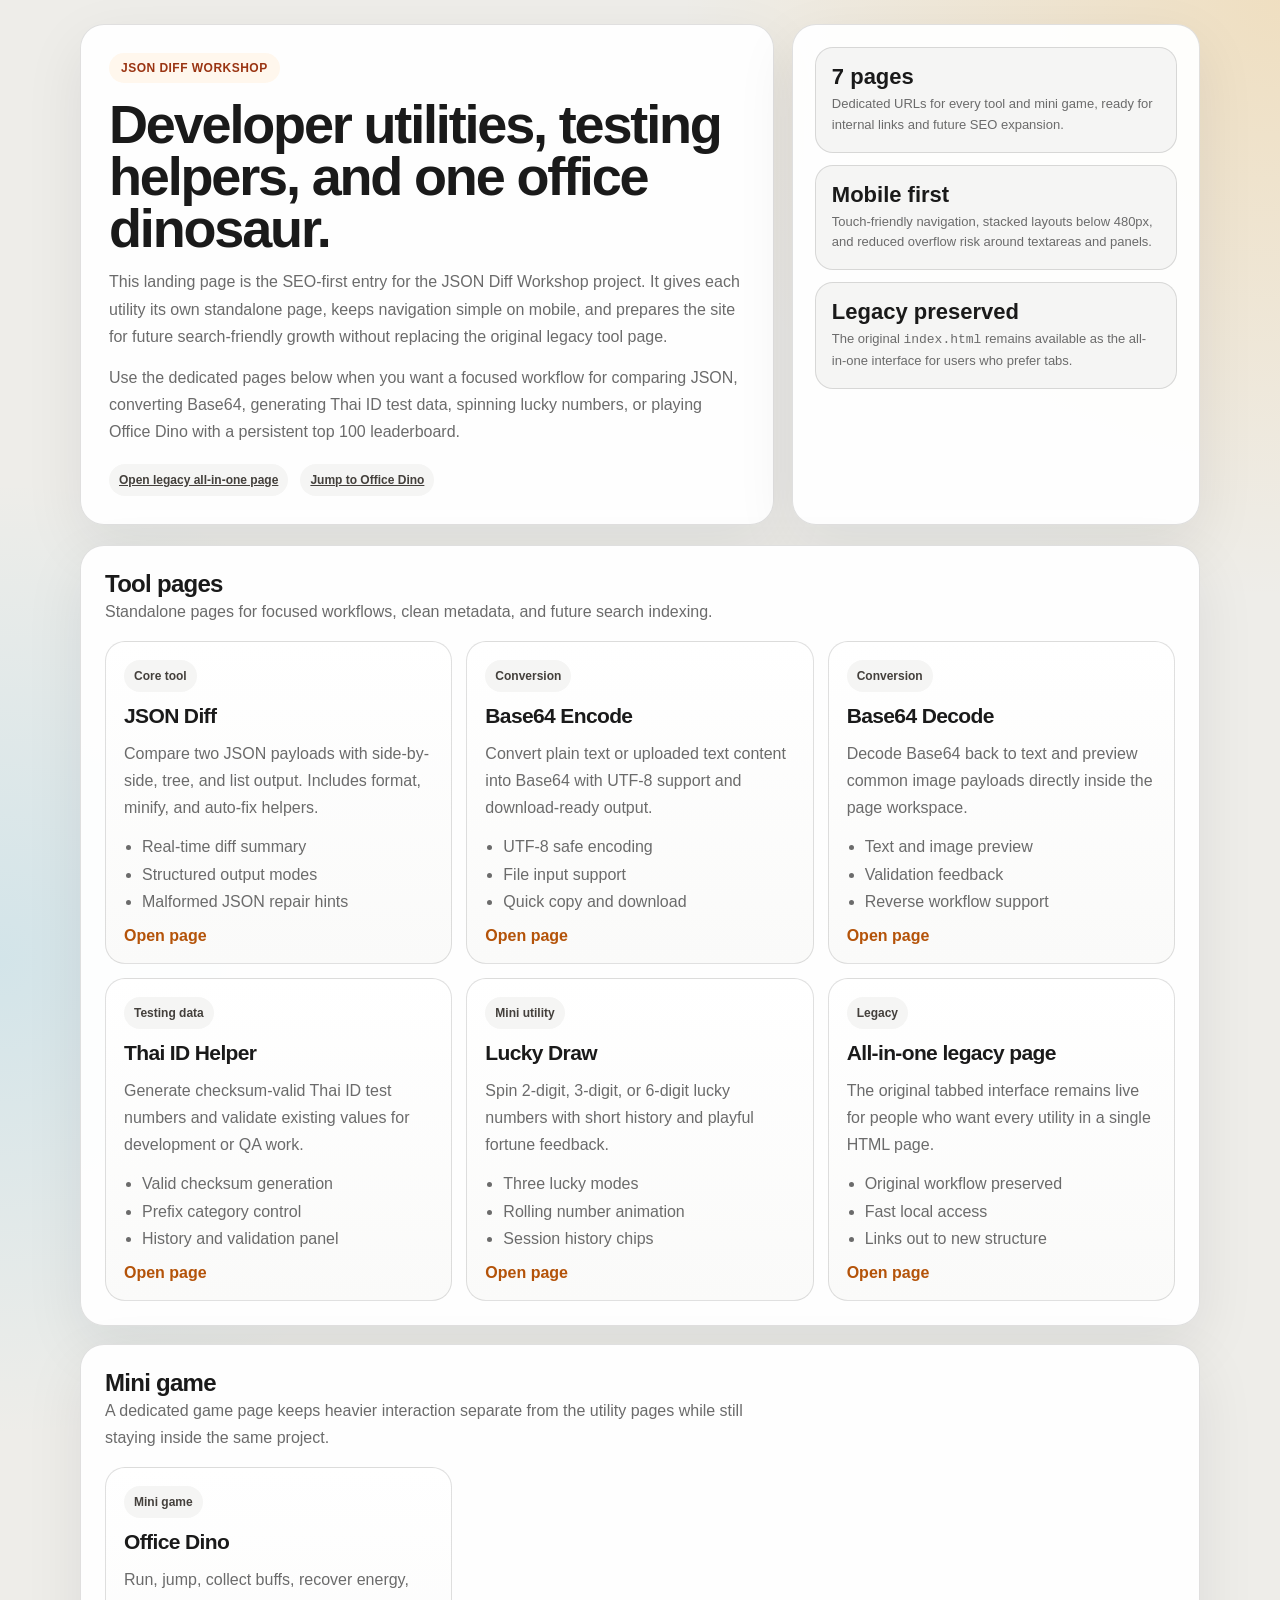
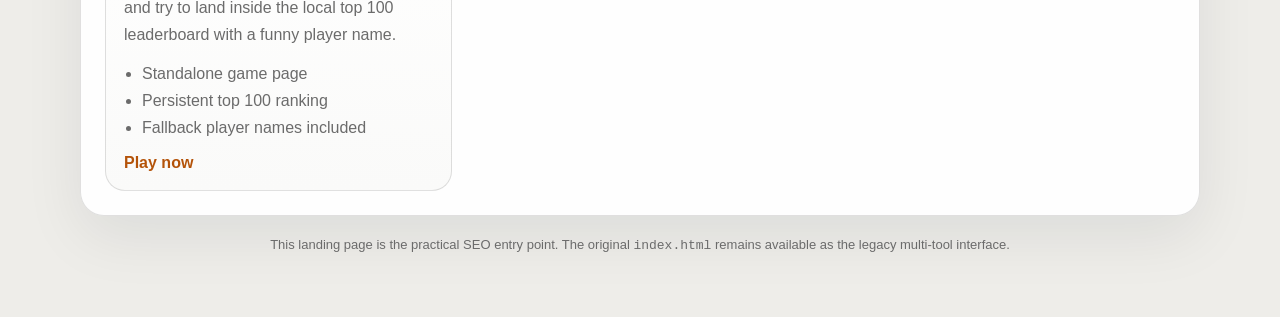
==== pages/index.html @ b99a69a9 "feat: add multipage seo-ready tool pages" ====
<!DOCTYPE html>
<html lang="th">
<head>
  <meta charset="UTF-8">
  <meta name="viewport" content="width=device-width, initial-scale=1.0">
  <title>JSON Diff Workshop Tools and Mini Games</title>
  <meta name="description" content="Multi-page utility hub for JSON diff, Base64 encode/decode, Thai ID testing, lucky draw, and the Office Dino mini game with practical SEO-ready page structure.">
  <link rel="canonical" href="/pages/index.html">
  <meta property="og:title" content="JSON Diff Workshop Tools and Mini Games">
  <meta property="og:description" content="Browse the JSON Diff Workshop utilities and mini games from a landing page designed for SEO, navigation, and mobile use.">
  <link rel="stylesheet" href="../assets/css/base.css">
  <link rel="stylesheet" href="../assets/css/layout.css">
  <link rel="stylesheet" href="../assets/css/components.css">
  <link rel="stylesheet" href="../assets/css/pages/home.css">
</head>
<body class="home-page">
  <div class="home-shell">
    <header class="home-hero">
      <section class="home-hero-copy">
        <span class="home-eyebrow">JSON Diff Workshop</span>
        <h1>Developer utilities, testing helpers, and one office dinosaur.</h1>
        <p>
          This landing page is the SEO-first entry for the JSON Diff Workshop project. It gives each utility its own standalone page,
          keeps navigation simple on mobile, and prepares the site for future search-friendly growth without replacing the original legacy tool page.
        </p>
        <p>
          Use the dedicated pages below when you want a focused workflow for comparing JSON, converting Base64, generating Thai ID test data,
          spinning lucky numbers, or playing Office Dino with a persistent top 100 leaderboard.
        </p>
        <div class="home-hero-actions">
          <a class="home-card-kicker" href="../index.html">Open legacy all-in-one page</a>
          <a class="home-card-kicker" href="office-dino.html">Jump to Office Dino</a>
        </div>
      </section>

      <aside class="home-hero-panel" aria-label="Quick facts">
        <div class="home-stat-grid">
          <div class="home-stat">
            <strong>7 pages</strong>
            <span>Dedicated URLs for every tool and mini game, ready for internal links and future SEO expansion.</span>
          </div>
          <div class="home-stat">
            <strong>Mobile first</strong>
            <span>Touch-friendly navigation, stacked layouts below 480px, and reduced overflow risk around textareas and panels.</span>
          </div>
          <div class="home-stat">
            <strong>Legacy preserved</strong>
            <span>The original <code>index.html</code> remains available as the all-in-one interface for users who prefer tabs.</span>
          </div>
        </div>
      </aside>
    </header>

    <main class="home-sections">
      <section class="home-section" aria-labelledby="tool-pages-title">
        <div class="home-section-header">
          <div>
            <h2 id="tool-pages-title">Tool pages</h2>
            <p>Standalone pages for focused workflows, clean metadata, and future search indexing.</p>
          </div>
        </div>

        <div class="home-card-grid">
          <a class="home-card" href="json-diff.html">
            <span class="home-card-kicker">Core tool</span>
            <h3>JSON Diff</h3>
            <p>Compare two JSON payloads with side-by-side, tree, and list output. Includes format, minify, and auto-fix helpers.</p>
            <ul>
              <li>Real-time diff summary</li>
              <li>Structured output modes</li>
              <li>Malformed JSON repair hints</li>
            </ul>
            <span class="home-card-footer">Open page</span>
          </a>

          <a class="home-card" href="base64-encode.html">
            <span class="home-card-kicker">Conversion</span>
            <h3>Base64 Encode</h3>
            <p>Convert plain text or uploaded text content into Base64 with UTF-8 support and download-ready output.</p>
            <ul>
              <li>UTF-8 safe encoding</li>
              <li>File input support</li>
              <li>Quick copy and download</li>
            </ul>
            <span class="home-card-footer">Open page</span>
          </a>

          <a class="home-card" href="base64-decode.html">
            <span class="home-card-kicker">Conversion</span>
            <h3>Base64 Decode</h3>
            <p>Decode Base64 back to text and preview common image payloads directly inside the page workspace.</p>
            <ul>
              <li>Text and image preview</li>
              <li>Validation feedback</li>
              <li>Reverse workflow support</li>
            </ul>
            <span class="home-card-footer">Open page</span>
          </a>

          <a class="home-card" href="thai-id.html">
            <span class="home-card-kicker">Testing data</span>
            <h3>Thai ID Helper</h3>
            <p>Generate checksum-valid Thai ID test numbers and validate existing values for development or QA work.</p>
            <ul>
              <li>Valid checksum generation</li>
              <li>Prefix category control</li>
              <li>History and validation panel</li>
            </ul>
            <span class="home-card-footer">Open page</span>
          </a>

          <a class="home-card" href="lucky.html">
            <span class="home-card-kicker">Mini utility</span>
            <h3>Lucky Draw</h3>
            <p>Spin 2-digit, 3-digit, or 6-digit lucky numbers with short history and playful fortune feedback.</p>
            <ul>
              <li>Three lucky modes</li>
              <li>Rolling number animation</li>
              <li>Session history chips</li>
            </ul>
            <span class="home-card-footer">Open page</span>
          </a>

          <a class="home-card" href="../index.html">
            <span class="home-card-kicker">Legacy</span>
            <h3>All-in-one legacy page</h3>
            <p>The original tabbed interface remains live for people who want every utility in a single HTML page.</p>
            <ul>
              <li>Original workflow preserved</li>
              <li>Fast local access</li>
              <li>Links out to new structure</li>
            </ul>
            <span class="home-card-footer">Open page</span>
          </a>
        </div>
      </section>

      <section class="home-section" aria-labelledby="game-pages-title">
        <div class="home-section-header">
          <div>
            <h2 id="game-pages-title">Mini game</h2>
            <p>A dedicated game page keeps heavier interaction separate from the utility pages while still staying inside the same project.</p>
          </div>
        </div>

        <div class="home-card-grid">
          <a class="home-card" href="office-dino.html">
            <span class="home-card-kicker">Mini game</span>
            <h3>Office Dino</h3>
            <p>Run, jump, collect buffs, recover energy, and try to land inside the local top 100 leaderboard with a funny player name.</p>
            <ul>
              <li>Standalone game page</li>
              <li>Persistent top 100 ranking</li>
              <li>Fallback player names included</li>
            </ul>
            <span class="home-card-footer">Play now</span>
          </a>
        </div>
      </section>
    </main>

    <footer class="home-footer">
      <p>This landing page is the practical SEO entry point. The original <code>index.html</code> remains available as the legacy multi-tool interface.</p>
    </footer>
  </div>
</body>
</html>
---- assets/css/base.css ----
:root {
  --bg-primary: #ffffff;
  --bg-secondary: #f5f5f4;
  --bg-tertiary: #eeede9;
  --text-primary: #1a1a1a;
  --text-secondary: #6b6b6b;
  --text-tertiary: #9a9a9a;
  --border: rgba(0,0,0,0.12);
  --border-md: rgba(0,0,0,0.22);
  --radius-md: 8px;
  --radius-lg: 12px;
  --font-mono: 'Consolas', 'Monaco', 'Courier New', monospace;
  --font-sans: -apple-system, BlinkMacSystemFont, 'Segoe UI', sans-serif;
}

* {
  box-sizing: border-box;
}

body {
  margin: 0;
  font-family: var(--font-sans);
  background: var(--bg-tertiary);
  color: var(--text-primary);
}
---- assets/css/layout.css ----
.container {
  max-width: 1100px;
  margin: 0 auto;
}

.app-header {
  display: flex;
  align-items: center;
  gap: 12px;
  margin-bottom: 16px;
  flex-wrap: wrap;
}

.page-tabs {
  display: flex;
  gap: 4px;
  background: var(--bg-secondary);
  border: 0.5px solid var(--border);
  border-radius: var(--radius-lg);
  padding: 4px;
  margin-bottom: 16px;
  width: fit-content;
}

.page {
  display: none;
}

.page.active {
  display: block;
}
---- assets/css/components.css ----
.toast {
  font-family: var(--font-sans);
  font-size: 12px;
  padding: 10px 16px;
  border-radius: var(--radius-lg);
  background: var(--bg-primary);
  border: 0.5px solid var(--border-md);
  box-shadow: 0 4px 20px rgba(0,0,0,0.12);
  color: var(--text-primary);
  max-width: 320px;
  line-height: 1.6;
}

.hub-btn {
  font-family: var(--font-sans);
  font-size: 14px;
  padding: 8px 16px;
  border-radius: 99px;
  border: 1px solid var(--border-md);
  background: var(--bg-primary);
  color: var(--text-secondary);
  cursor: pointer;
}

.dino-leaderboard ol,
#dino-leaderboard-list {
  list-style: none;
  padding: 0;
}
---- assets/css/pages/home.css ----
.home-page {
  min-height: 100vh;
  padding: 24px 16px 48px;
  background:
    radial-gradient(circle at top right, rgba(245, 158, 11, 0.18), transparent 26%),
    radial-gradient(circle at left center, rgba(14, 165, 233, 0.12), transparent 30%),
    var(--bg-tertiary);
}

.home-shell {
  max-width: 1120px;
  margin: 0 auto;
}

.home-hero {
  display: grid;
  grid-template-columns: minmax(0, 1.7fr) minmax(280px, 1fr);
  gap: 18px;
  align-items: stretch;
  margin-bottom: 20px;
}

.home-hero-copy,
.home-hero-panel,
.home-section {
  background: rgba(255, 255, 255, 0.94);
  border: 1px solid var(--border);
  border-radius: 24px;
  box-shadow: 0 20px 60px rgba(15, 23, 42, 0.08);
}

.home-hero-copy {
  padding: 28px;
}

.home-eyebrow {
  display: inline-flex;
  align-items: center;
  gap: 8px;
  padding: 8px 12px;
  border-radius: 999px;
  background: #fff7ed;
  color: #9a3412;
  font-size: 12px;
  font-weight: 700;
  letter-spacing: 0.04em;
  text-transform: uppercase;
}

.home-hero-copy h1 {
  margin: 16px 0 14px;
  font-size: clamp(32px, 6vw, 54px);
  line-height: 0.96;
  letter-spacing: -0.04em;
}

.home-hero-copy p {
  margin: 0 0 14px;
  max-width: 780px;
  color: var(--text-secondary);
  font-size: 16px;
  line-height: 1.7;
}

.home-hero-actions {
  display: flex;
  gap: 12px;
  margin-top: 18px;
  flex-wrap: wrap;
}

.home-hero-panel {
  padding: 22px;
  display: grid;
  gap: 14px;
  align-content: start;
}

.home-stat-grid {
  display: grid;
  gap: 12px;
}

.home-stat {
  padding: 16px;
  border-radius: 18px;
  background: var(--bg-secondary);
  border: 1px solid var(--border);
}

.home-stat strong {
  display: block;
  font-size: 22px;
  margin-bottom: 4px;
}

.home-stat span {
  color: var(--text-secondary);
  font-size: 13px;
  line-height: 1.6;
}

.home-sections {
  display: grid;
  gap: 18px;
}

.home-section {
  padding: 24px;
}

.home-section-header {
  display: flex;
  justify-content: space-between;
  align-items: end;
  gap: 12px;
  margin-bottom: 16px;
  flex-wrap: wrap;
}

.home-section-header h2 {
  margin: 0;
  font-size: 24px;
  letter-spacing: -0.03em;
}

.home-section-header p {
  margin: 0;
  color: var(--text-secondary);
  max-width: 680px;
  line-height: 1.7;
}

.home-card-grid {
  display: grid;
  grid-template-columns: repeat(3, minmax(0, 1fr));
  gap: 14px;
}

.home-card {
  display: grid;
  gap: 12px;
  min-height: 190px;
  padding: 18px;
  border-radius: 20px;
  border: 1px solid var(--border);
  background: linear-gradient(180deg, #ffffff 0%, #fafaf9 100%);
  color: inherit;
  text-decoration: none;
  transition: transform 0.18s ease, box-shadow 0.18s ease, border-color 0.18s ease;
}

.home-card:hover,
.home-card:focus-visible {
  transform: translateY(-3px);
  box-shadow: 0 18px 40px rgba(15, 23, 42, 0.1);
  border-color: rgba(15, 23, 42, 0.2);
}

.home-card-kicker {
  display: inline-flex;
  width: fit-content;
  align-items: center;
  min-height: 32px;
  padding: 6px 10px;
  border-radius: 999px;
  background: #f5f5f4;
  color: #44403c;
  font-size: 12px;
  font-weight: 700;
}

.home-card h3 {
  margin: 0;
  font-size: 21px;
  letter-spacing: -0.03em;
}

.home-card p {
  margin: 0;
  color: var(--text-secondary);
  line-height: 1.7;
}

.home-card ul {
  margin: 0;
  padding-left: 18px;
  color: var(--text-secondary);
  line-height: 1.7;
}

.home-card-footer {
  align-self: end;
  color: #b45309;
  font-weight: 700;
}

.home-footer {
  margin-top: 18px;
  text-align: center;
  color: var(--text-secondary);
  font-size: 13px;
  line-height: 1.7;
}

@media (max-width: 768px) {
  .home-page {
    padding: 18px 12px 32px;
  }

  .home-hero {
    grid-template-columns: 1fr;
  }

  .home-card-grid {
    grid-template-columns: 1fr;
  }

  .home-hero-copy,
  .home-hero-panel,
  .home-section {
    border-radius: 20px;
  }

  .home-hero-copy,
  .home-hero-panel,
  .home-section {
    padding: 18px;
  }
}

@media (max-width: 480px) {
  .home-hero-copy h1 {
    font-size: 30px;
  }

  .home-section-header h2 {
    font-size: 21px;
  }

  .home-card {
    min-height: unset;
  }
}
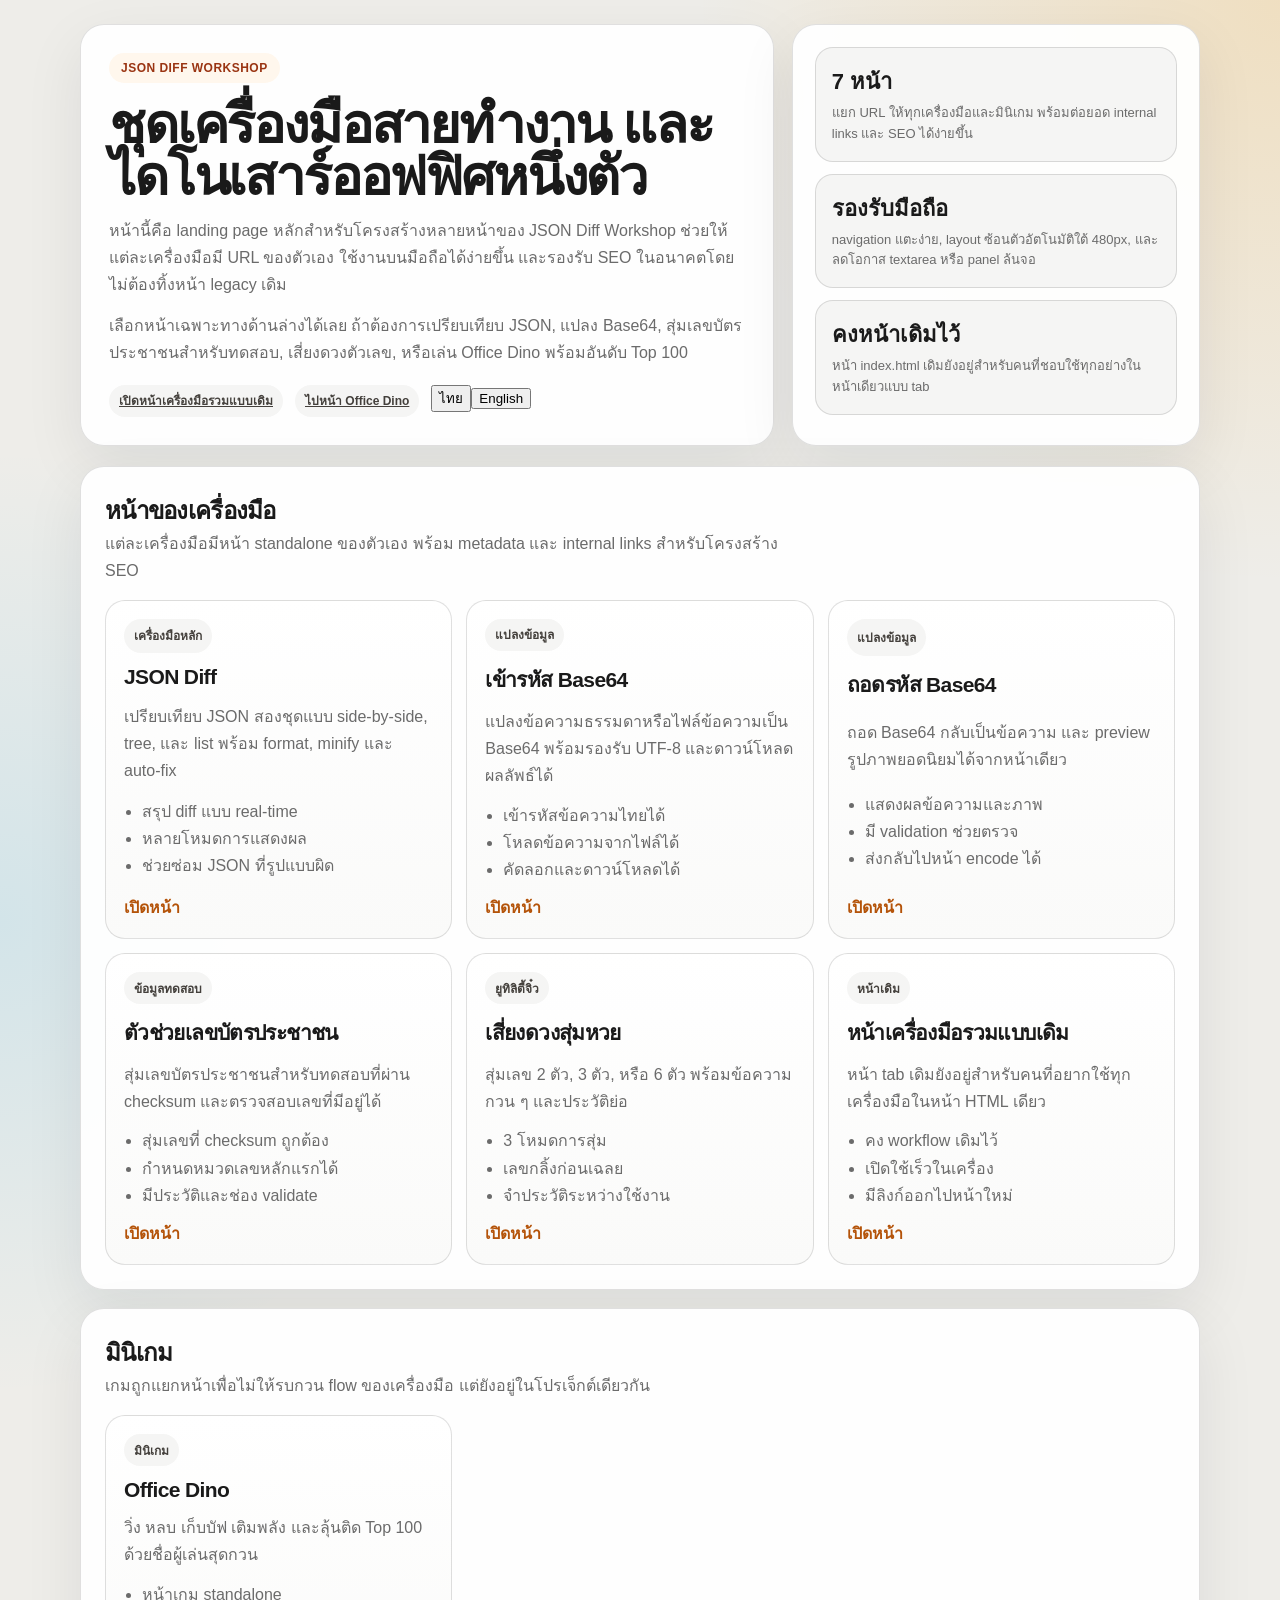
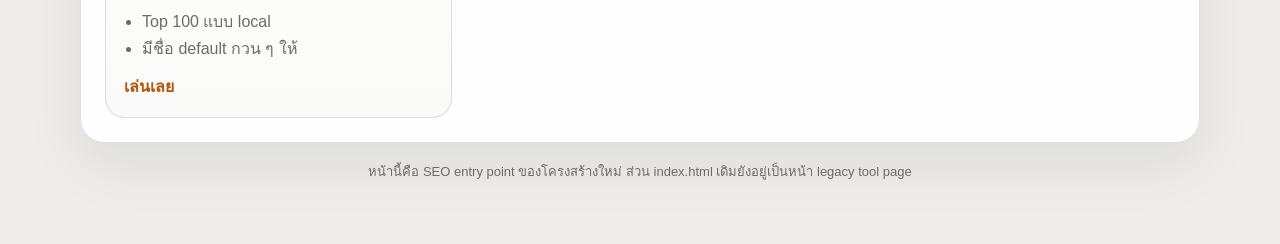
==== commit 1d218cb7: "feat: add bilingual support for standalone pages" ====
--- a/pages/index.html
+++ b/pages/index.html
@@ -17,35 +17,36 @@
   <div class="home-shell">
     <header class="home-hero">
       <section class="home-hero-copy">
-        <span class="home-eyebrow">JSON Diff Workshop</span>
-        <h1>Developer utilities, testing helpers, and one office dinosaur.</h1>
-        <p>
+        <span class="home-eyebrow" data-i18n="landing.eyebrow">JSON Diff Workshop</span>
+        <h1 data-i18n="landing.heroTitle">Developer utilities, testing helpers, and one office dinosaur.</h1>
+        <p data-i18n="landing.heroLead1">
           This landing page is the SEO-first entry for the JSON Diff Workshop project. It gives each utility its own standalone page,
           keeps navigation simple on mobile, and prepares the site for future search-friendly growth without replacing the original legacy tool page.
         </p>
-        <p>
+        <p data-i18n="landing.heroLead2">
           Use the dedicated pages below when you want a focused workflow for comparing JSON, converting Base64, generating Thai ID test data,
           spinning lucky numbers, or playing Office Dino with a persistent top 100 leaderboard.
         </p>
         <div class="home-hero-actions">
-          <a class="home-card-kicker" href="../index.html">Open legacy all-in-one page</a>
-          <a class="home-card-kicker" href="office-dino.html">Jump to Office Dino</a>
+          <a class="home-card-kicker" href="../index.html" data-i18n="landing.openLegacy">Open legacy all-in-one page</a>
+          <a class="home-card-kicker" href="office-dino.html" data-i18n="landing.jumpDino">Jump to Office Dino</a>
+          <div class="site-nav" data-language-switcher></div>
         </div>
       </section>
 
       <aside class="home-hero-panel" aria-label="Quick facts">
         <div class="home-stat-grid">
           <div class="home-stat">
-            <strong>7 pages</strong>
-            <span>Dedicated URLs for every tool and mini game, ready for internal links and future SEO expansion.</span>
+            <strong data-i18n="landing.statPagesTitle">7 pages</strong>
+            <span data-i18n="landing.statPagesBody">Dedicated URLs for every tool and mini game, ready for internal links and future SEO expansion.</span>
           </div>
           <div class="home-stat">
-            <strong>Mobile first</strong>
-            <span>Touch-friendly navigation, stacked layouts below 480px, and reduced overflow risk around textareas and panels.</span>
+            <strong data-i18n="landing.statMobileTitle">Mobile first</strong>
+            <span data-i18n="landing.statMobileBody">Touch-friendly navigation, stacked layouts below 480px, and reduced overflow risk around textareas and panels.</span>
           </div>
           <div class="home-stat">
-            <strong>Legacy preserved</strong>
-            <span>The original <code>index.html</code> remains available as the all-in-one interface for users who prefer tabs.</span>
+            <strong data-i18n="landing.statLegacyTitle">Legacy preserved</strong>
+            <span data-i18n="landing.statLegacyBody">The original index.html remains available as the all-in-one interface for users who prefer tabs.</span>
           </div>
         </div>
       </aside>
@@ -55,82 +56,82 @@
       <section class="home-section" aria-labelledby="tool-pages-title">
         <div class="home-section-header">
           <div>
-            <h2 id="tool-pages-title">Tool pages</h2>
-            <p>Standalone pages for focused workflows, clean metadata, and future search indexing.</p>
+            <h2 id="tool-pages-title" data-i18n="landing.toolsTitle">Tool pages</h2>
+            <p data-i18n="landing.toolsIntro">Standalone pages for focused workflows, clean metadata, and future search indexing.</p>
           </div>
         </div>
 
         <div class="home-card-grid">
           <a class="home-card" href="json-diff.html">
-            <span class="home-card-kicker">Core tool</span>
-            <h3>JSON Diff</h3>
-            <p>Compare two JSON payloads with side-by-side, tree, and list output. Includes format, minify, and auto-fix helpers.</p>
+            <span class="home-card-kicker" data-i18n="landing.coreTool">Core tool</span>
+            <h3 data-i18n="landing.jsonDiffTitle">JSON Diff</h3>
+            <p data-i18n="landing.jsonDiffBody">Compare two JSON payloads with side-by-side, tree, and list output. Includes format, minify, and auto-fix helpers.</p>
             <ul>
-              <li>Real-time diff summary</li>
-              <li>Structured output modes</li>
-              <li>Malformed JSON repair hints</li>
+              <li data-i18n="landing.jsonDiffBullet1">Real-time diff summary</li>
+              <li data-i18n="landing.jsonDiffBullet2">Structured output modes</li>
+              <li data-i18n="landing.jsonDiffBullet3">Malformed JSON repair hints</li>
             </ul>
-            <span class="home-card-footer">Open page</span>
+            <span class="home-card-footer" data-i18n="common.openPage">Open page</span>
           </a>
 
           <a class="home-card" href="base64-encode.html">
-            <span class="home-card-kicker">Conversion</span>
-            <h3>Base64 Encode</h3>
-            <p>Convert plain text or uploaded text content into Base64 with UTF-8 support and download-ready output.</p>
+            <span class="home-card-kicker" data-i18n="landing.conversion">Conversion</span>
+            <h3 data-i18n="landing.b64EncodeTitle">Base64 Encode</h3>
+            <p data-i18n="landing.b64EncodeBody">Convert plain text or uploaded text content into Base64 with UTF-8 support and download-ready output.</p>
             <ul>
-              <li>UTF-8 safe encoding</li>
-              <li>File input support</li>
-              <li>Quick copy and download</li>
+              <li data-i18n="landing.b64EncodeBullet1">UTF-8 safe encoding</li>
+              <li data-i18n="landing.b64EncodeBullet2">File input support</li>
+              <li data-i18n="landing.b64EncodeBullet3">Quick copy and download</li>
             </ul>
-            <span class="home-card-footer">Open page</span>
+            <span class="home-card-footer" data-i18n="common.openPage">Open page</span>
           </a>
 
           <a class="home-card" href="base64-decode.html">
-            <span class="home-card-kicker">Conversion</span>
-            <h3>Base64 Decode</h3>
-            <p>Decode Base64 back to text and preview common image payloads directly inside the page workspace.</p>
+            <span class="home-card-kicker" data-i18n="landing.conversion">Conversion</span>
+            <h3 data-i18n="landing.b64DecodeTitle">Base64 Decode</h3>
+            <p data-i18n="landing.b64DecodeBody">Decode Base64 back to text and preview common image payloads directly inside the page workspace.</p>
             <ul>
-              <li>Text and image preview</li>
-              <li>Validation feedback</li>
-              <li>Reverse workflow support</li>
+              <li data-i18n="landing.b64DecodeBullet1">Text and image preview</li>
+              <li data-i18n="landing.b64DecodeBullet2">Validation feedback</li>
+              <li data-i18n="landing.b64DecodeBullet3">Reverse workflow support</li>
             </ul>
-            <span class="home-card-footer">Open page</span>
+            <span class="home-card-footer" data-i18n="common.openPage">Open page</span>
           </a>
 
           <a class="home-card" href="thai-id.html">
-            <span class="home-card-kicker">Testing data</span>
-            <h3>Thai ID Helper</h3>
-            <p>Generate checksum-valid Thai ID test numbers and validate existing values for development or QA work.</p>
+            <span class="home-card-kicker" data-i18n="landing.testingData">Testing data</span>
+            <h3 data-i18n="landing.thaiIdTitle">Thai ID Helper</h3>
+            <p data-i18n="landing.thaiIdBody">Generate checksum-valid Thai ID test numbers and validate existing values for development or QA work.</p>
             <ul>
-              <li>Valid checksum generation</li>
-              <li>Prefix category control</li>
-              <li>History and validation panel</li>
+              <li data-i18n="landing.thaiIdBullet1">Valid checksum generation</li>
+              <li data-i18n="landing.thaiIdBullet2">Prefix category control</li>
+              <li data-i18n="landing.thaiIdBullet3">History and validation panel</li>
             </ul>
-            <span class="home-card-footer">Open page</span>
+            <span class="home-card-footer" data-i18n="common.openPage">Open page</span>
           </a>
 
           <a class="home-card" href="lucky.html">
-            <span class="home-card-kicker">Mini utility</span>
-            <h3>Lucky Draw</h3>
-            <p>Spin 2-digit, 3-digit, or 6-digit lucky numbers with short history and playful fortune feedback.</p>
+            <span class="home-card-kicker" data-i18n="landing.miniUtility">Mini utility</span>
+            <h3 data-i18n="landing.luckyTitle">Lucky Draw</h3>
+            <p data-i18n="landing.luckyBody">Spin 2-digit, 3-digit, or 6-digit lucky numbers with short history and playful fortune feedback.</p>
             <ul>
-              <li>Three lucky modes</li>
-              <li>Rolling number animation</li>
-              <li>Session history chips</li>
+              <li data-i18n="landing.luckyBullet1">Three lucky modes</li>
+              <li data-i18n="landing.luckyBullet2">Rolling number animation</li>
+              <li data-i18n="landing.luckyBullet3">Session history chips</li>
             </ul>
-            <span class="home-card-footer">Open page</span>
+            <span class="home-card-footer" data-i18n="common.openPage">Open page</span>
           </a>
 
           <a class="home-card" href="../index.html">
-            <span class="home-card-kicker">Legacy</span>
-            <h3>All-in-one legacy page</h3>
-            <p>The original tabbed interface remains live for people who want every utility in a single HTML page.</p>
+            <span class="home-card-kicker" data-i18n="landing.legacyKicker">Legacy</span>
+            <h3 data-i18n="landing.legacyTitle">All-in-one legacy page</h3>
+            <p data-i18n="landing.legacyBody">The original tabbed interface remains live for people who want every utility in a single HTML page.</p>
             <ul>
-              <li>Original workflow preserved</li>
-              <li>Fast local access</li>
-              <li>Links out to new structure</li>
+              <li data-i18n="landing.legacyBullet1">Original workflow preserved</li>
+              <li data-i18n="landing.legacyBullet2">Fast local access</li>
+              <li data-i18n="landing.legacyBullet3">Links out to new structure</li>
             </ul>
-            <span class="home-card-footer">Open page</span>
+            <span class="home-card-footer" data-i18n="common.openPage">Open page</span>
           </a>
         </div>
       </section>
@@ -138,30 +139,31 @@
       <section class="home-section" aria-labelledby="game-pages-title">
         <div class="home-section-header">
           <div>
-            <h2 id="game-pages-title">Mini game</h2>
-            <p>A dedicated game page keeps heavier interaction separate from the utility pages while still staying inside the same project.</p>
+            <h2 id="game-pages-title" data-i18n="landing.gameTitle">Mini game</h2>
+            <p data-i18n="landing.gameIntro">A dedicated game page keeps heavier interaction separate from the utility pages while still staying inside the same project.</p>
           </div>
         </div>
 
         <div class="home-card-grid">
           <a class="home-card" href="office-dino.html">
-            <span class="home-card-kicker">Mini game</span>
-            <h3>Office Dino</h3>
-            <p>Run, jump, collect buffs, recover energy, and try to land inside the local top 100 leaderboard with a funny player name.</p>
+            <span class="home-card-kicker" data-i18n="landing.gameKicker">Mini game</span>
+            <h3 data-i18n="landing.dinoTitle">Office Dino</h3>
+            <p data-i18n="landing.dinoBody">Run, jump, collect buffs, recover energy, and try to land inside the local top 100 leaderboard with a funny player name.</p>
             <ul>
-              <li>Standalone game page</li>
-              <li>Persistent top 100 ranking</li>
-              <li>Fallback player names included</li>
+              <li data-i18n="landing.dinoBullet1">Standalone game page</li>
+              <li data-i18n="landing.dinoBullet2">Persistent top 100 ranking</li>
+              <li data-i18n="landing.dinoBullet3">Fallback player names included</li>
             </ul>
-            <span class="home-card-footer">Play now</span>
+            <span class="home-card-footer" data-i18n="common.playNow">Play now</span>
           </a>
         </div>
       </section>
     </main>
 
     <footer class="home-footer">
-      <p>This landing page is the practical SEO entry point. The original <code>index.html</code> remains available as the legacy multi-tool interface.</p>
+      <p data-i18n="landing.footer">This landing page is the practical SEO entry point. The original index.html remains available as the legacy multi-tool interface.</p>
     </footer>
   </div>
+  <script src="../assets/js/shared/i18n.js"></script>
 </body>
 </html>
